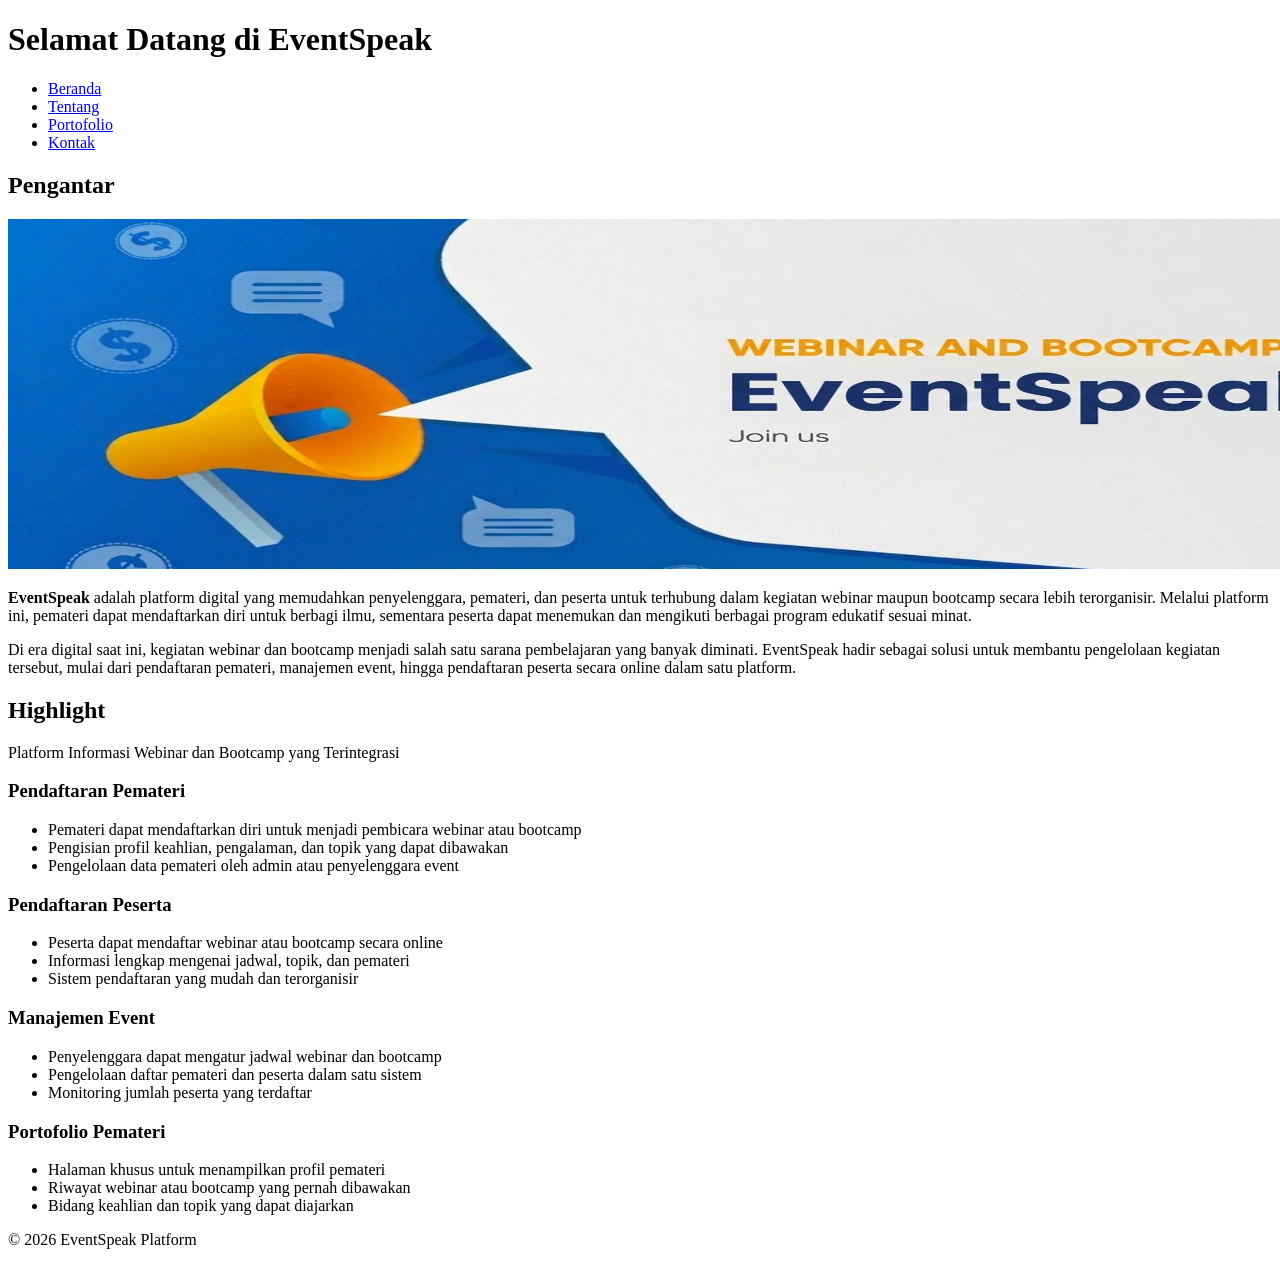
==== index.html @ d2317c98 "Kirana upload index.html" ====
<!DOCTYPE html>
<html lang="id">
<head>
    <meta charset="UTF-8">
    <meta name="viewport" content="width=device-width, initial-scale=1.0">
    <title>EventSpeak - Platform Informasi Webinar dan Bootcamp</title>
</head>
<body>
    <header>
        <h1>Selamat Datang di EventSpeak</h1>
        <nav>
            <ul>
                <li><a href="index.html">Beranda</a></li>
                <li><a href="about.html">Tentang</a></li>
                <li><a href="portfolio.html">Portofolio</a></li>
                <li><a href="contact.html">Kontak</a></li>
            </ul>
        </nav>
    </header>

    <main>
        <section>
            <h2>Pengantar</h2>
            <img src="assets/images/banner.png" alt="Banner Beranda" width="1500" height="350">
            <p> <strong>EventSpeak</strong> adalah platform digital yang memudahkan penyelenggara, pemateri, dan peserta untuk terhubung dalam kegiatan webinar maupun bootcamp secara lebih terorganisir.
                Melalui platform ini, pemateri dapat mendaftarkan diri untuk berbagi ilmu, sementara peserta dapat menemukan dan mengikuti berbagai program edukatif sesuai minat.</p>
            <p>Di era digital saat ini, kegiatan webinar dan bootcamp menjadi salah satu sarana pembelajaran yang banyak diminati. EventSpeak hadir sebagai solusi untuk membantu pengelolaan kegiatan tersebut,
                mulai dari pendaftaran pemateri, manajemen event, hingga pendaftaran peserta secara online dalam satu platform.</p>
        </section>

        <section>
            <h2>Highlight</h2>
            <p>Platform Informasi Webinar dan Bootcamp yang Terintegrasi</p>
            <h3>Pendaftaran Pemateri</h3>
            <ul>
                <li>Pemateri dapat mendaftarkan diri untuk menjadi pembicara webinar atau bootcamp</li>
                <li>Pengisian profil keahlian, pengalaman, dan topik yang dapat dibawakan</li>
                <li>Pengelolaan data pemateri oleh admin atau penyelenggara event</li>
            </ul>
            <h3>Pendaftaran Peserta</h3>
            <ul>
                <li>Peserta dapat mendaftar webinar atau bootcamp secara online</li>
                <li>Informasi lengkap mengenai jadwal, topik, dan pemateri</li>
                <li>Sistem pendaftaran yang mudah dan terorganisir</li>
            </ul>
            <h3>Manajemen Event</h3>
            <ul>
                <li>Penyelenggara dapat mengatur jadwal webinar dan bootcamp</li>
                <li>Pengelolaan daftar pemateri dan peserta dalam satu sistem</li>
                <li>Monitoring jumlah peserta yang terdaftar</li>
            </ul>
            <h3>Portofolio Pemateri</h3>
            <ul>
                <li>Halaman khusus untuk menampilkan profil pemateri</li>
                <li>Riwayat webinar atau bootcamp yang pernah dibawakan</li>
                <li>Bidang keahlian dan topik yang dapat diajarkan</li>
            </ul>
        </section>
    </main>

    <footer>
        <p>&copy; 2026 EventSpeak Platform</p>
    </footer>
</body>
</html>
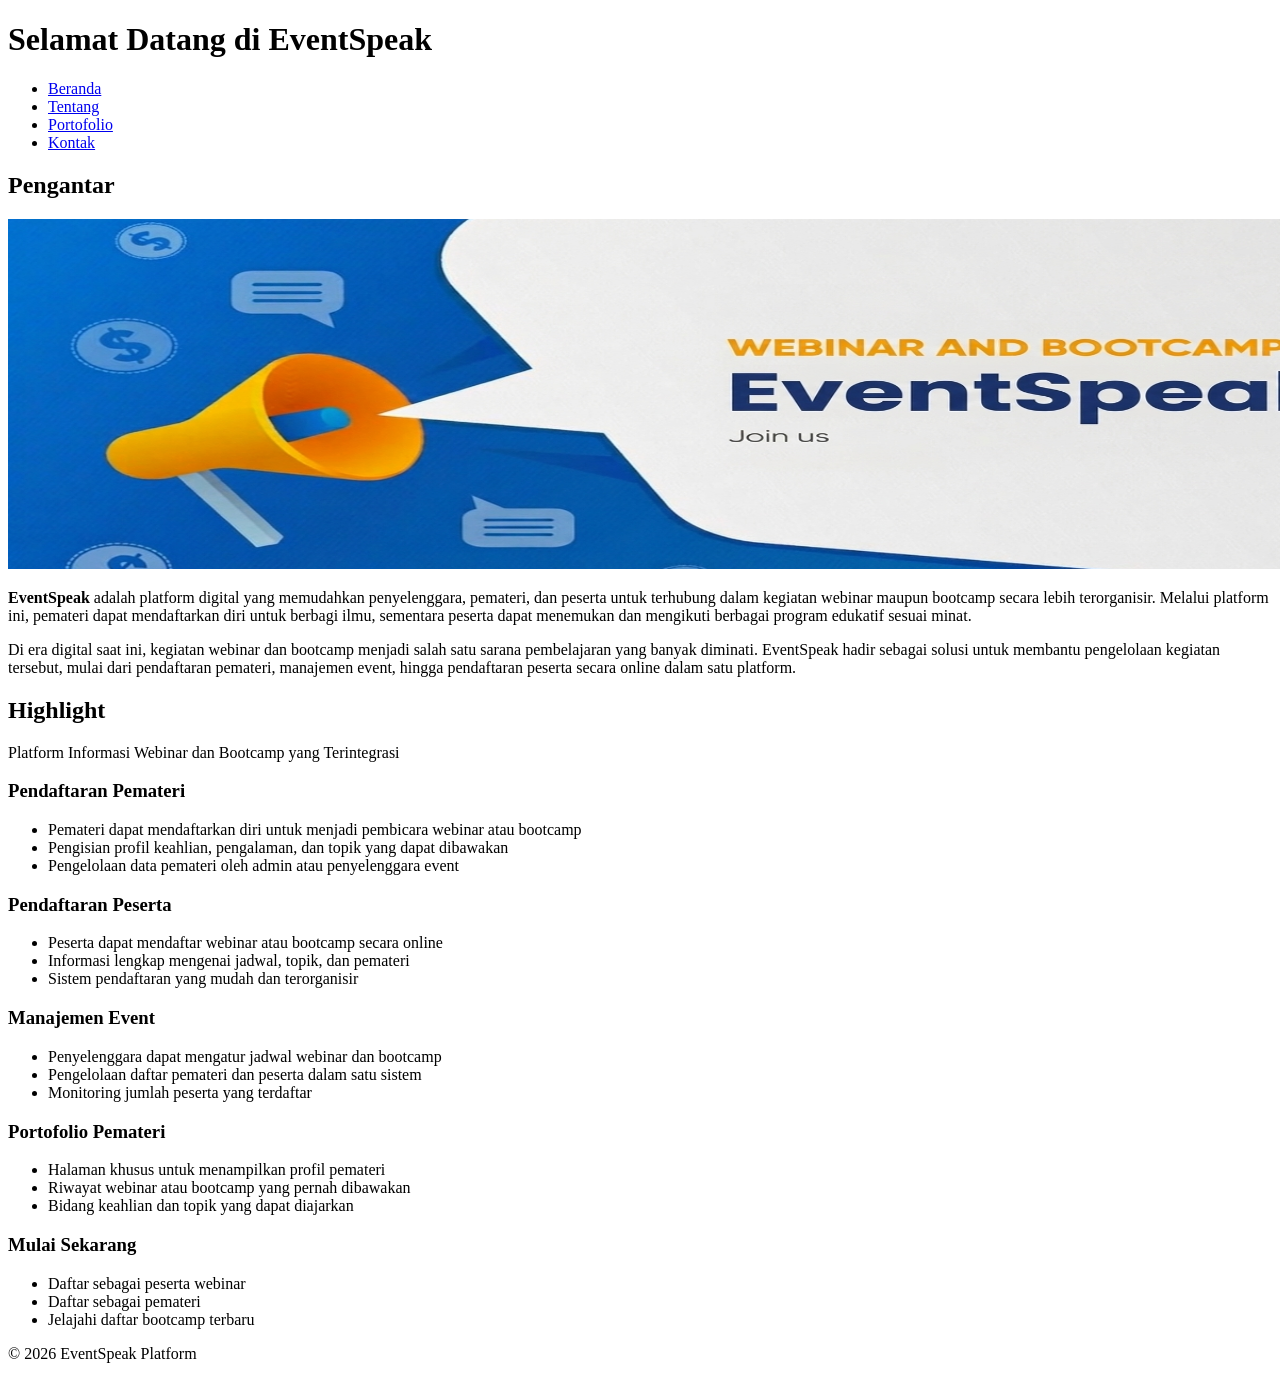
==== commit 8afaee48: "Update index.html" ====
--- a/index.html
+++ b/index.html
@@ -55,6 +55,12 @@
                 <li>Riwayat webinar atau bootcamp yang pernah dibawakan</li>
                 <li>Bidang keahlian dan topik yang dapat diajarkan</li>
             </ul>
+            <h3>Mulai Sekarang</h3>
+            <ul>
+                <li>Daftar sebagai peserta webinar</li>
+                <li>Daftar sebagai pemateri</li>
+                <li>Jelajahi daftar bootcamp terbaru</li>
+            </ul>
         </section>
     </main>
 
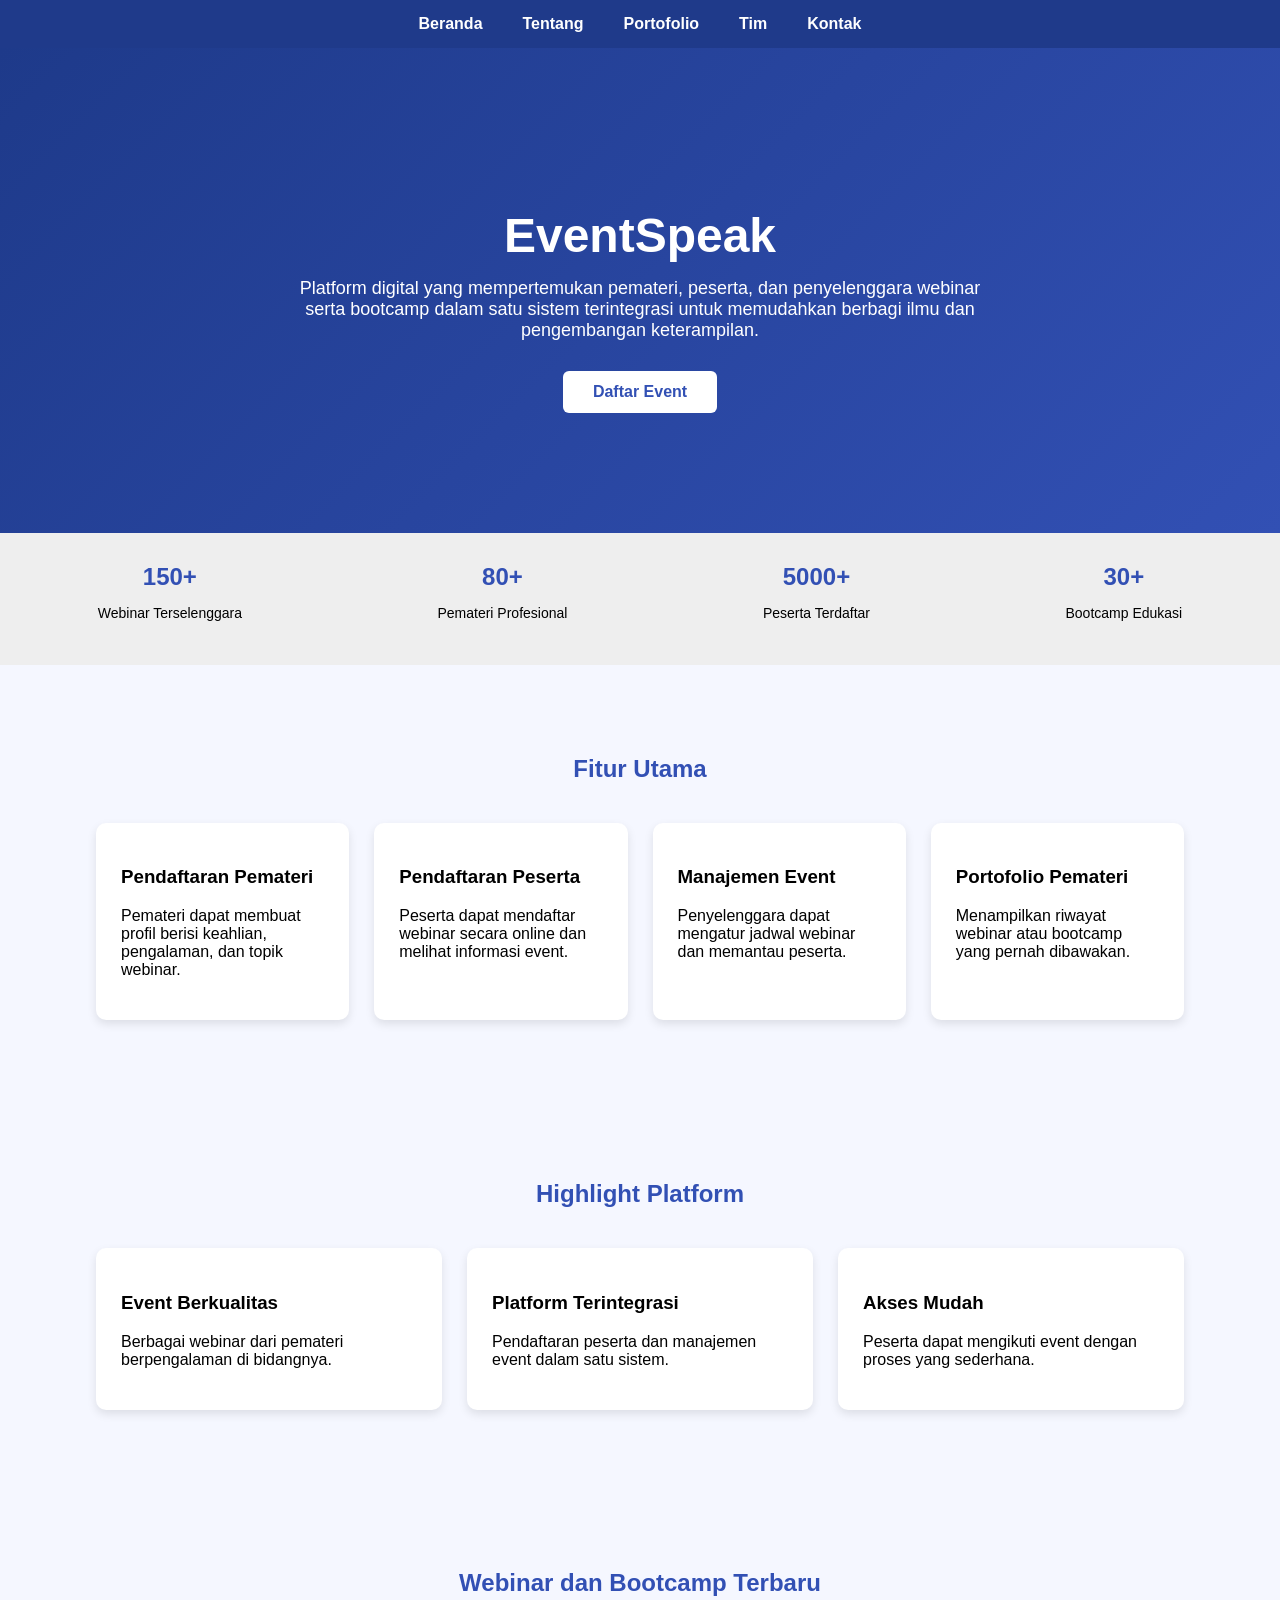
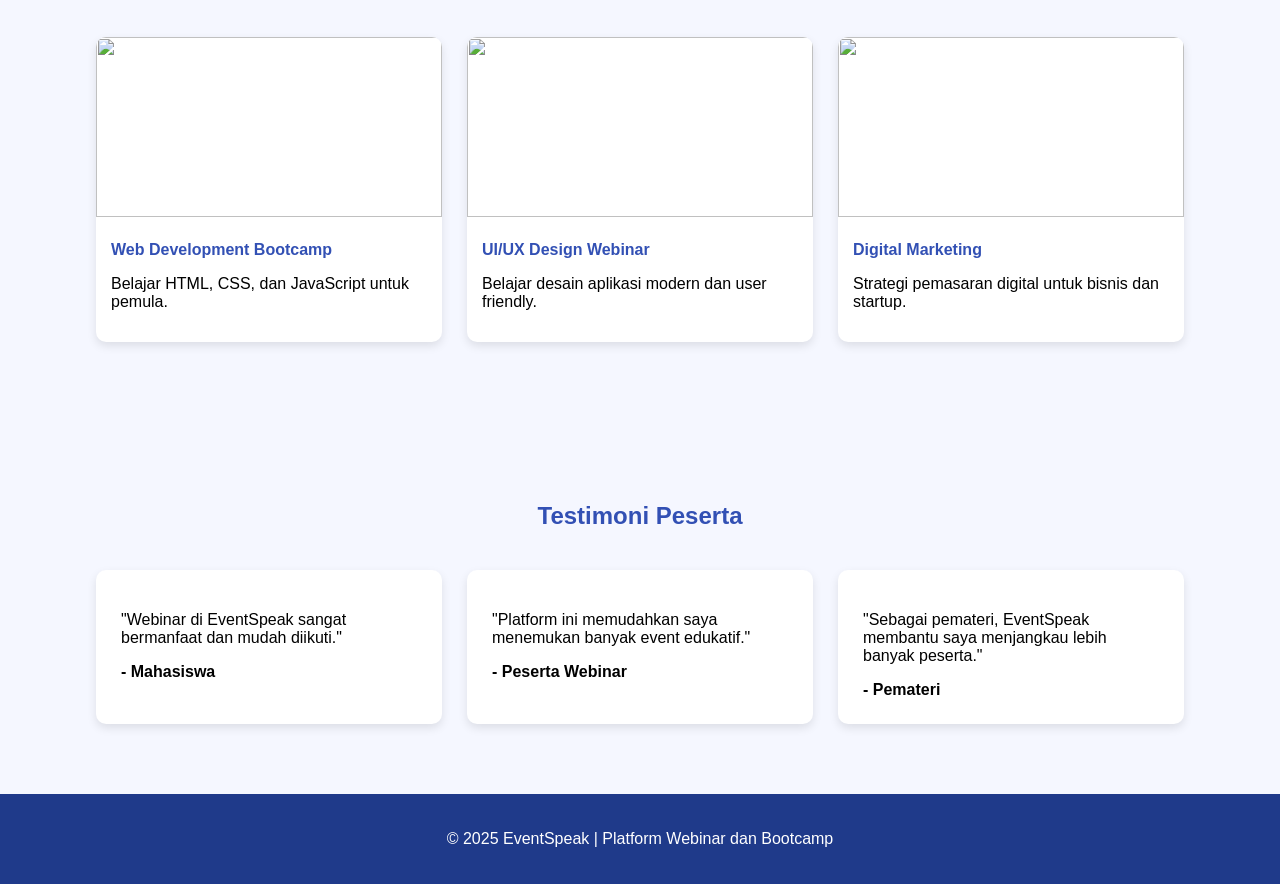
==== commit f2f566b5: "Kirana upload index.html" ====
--- a/index.html
+++ b/index.html
@@ -1,71 +1,203 @@
 <!DOCTYPE html>
 <html lang="id">
 <head>
-    <meta charset="UTF-8">
-    <meta name="viewport" content="width=device-width, initial-scale=1.0">
-    <title>EventSpeak - Platform Informasi Webinar dan Bootcamp</title>
+<meta charset="UTF-8">
+<meta name="viewport" content="width=device-width, initial-scale=1.0">
+
+<title>EventSpeak</title>
+
+<link rel="stylesheet" href="assets/css/index.css">
+
 </head>
+
 <body>
-    <header>
-        <h1>Selamat Datang di EventSpeak</h1>
-        <nav>
-            <ul>
-                <li><a href="index.html">Beranda</a></li>
-                <li><a href="about.html">Tentang</a></li>
-                <li><a href="portfolio.html">Portofolio</a></li>
-                <li><a href="contact.html">Kontak</a></li>
-            </ul>
-        </nav>
-    </header>
-
-    <main>
-        <section>
-            <h2>Pengantar</h2>
-            <img src="assets/images/banner.png" alt="Banner Beranda" width="1500" height="350">
-            <p> <strong>EventSpeak</strong> adalah platform digital yang memudahkan penyelenggara, pemateri, dan peserta untuk terhubung dalam kegiatan webinar maupun bootcamp secara lebih terorganisir.
-                Melalui platform ini, pemateri dapat mendaftarkan diri untuk berbagi ilmu, sementara peserta dapat menemukan dan mengikuti berbagai program edukatif sesuai minat.</p>
-            <p>Di era digital saat ini, kegiatan webinar dan bootcamp menjadi salah satu sarana pembelajaran yang banyak diminati. EventSpeak hadir sebagai solusi untuk membantu pengelolaan kegiatan tersebut,
-                mulai dari pendaftaran pemateri, manajemen event, hingga pendaftaran peserta secara online dalam satu platform.</p>
-        </section>
-
-        <section>
-            <h2>Highlight</h2>
-            <p>Platform Informasi Webinar dan Bootcamp yang Terintegrasi</p>
-            <h3>Pendaftaran Pemateri</h3>
-            <ul>
-                <li>Pemateri dapat mendaftarkan diri untuk menjadi pembicara webinar atau bootcamp</li>
-                <li>Pengisian profil keahlian, pengalaman, dan topik yang dapat dibawakan</li>
-                <li>Pengelolaan data pemateri oleh admin atau penyelenggara event</li>
-            </ul>
-            <h3>Pendaftaran Peserta</h3>
-            <ul>
-                <li>Peserta dapat mendaftar webinar atau bootcamp secara online</li>
-                <li>Informasi lengkap mengenai jadwal, topik, dan pemateri</li>
-                <li>Sistem pendaftaran yang mudah dan terorganisir</li>
-            </ul>
-            <h3>Manajemen Event</h3>
-            <ul>
-                <li>Penyelenggara dapat mengatur jadwal webinar dan bootcamp</li>
-                <li>Pengelolaan daftar pemateri dan peserta dalam satu sistem</li>
-                <li>Monitoring jumlah peserta yang terdaftar</li>
-            </ul>
-            <h3>Portofolio Pemateri</h3>
-            <ul>
-                <li>Halaman khusus untuk menampilkan profil pemateri</li>
-                <li>Riwayat webinar atau bootcamp yang pernah dibawakan</li>
-                <li>Bidang keahlian dan topik yang dapat diajarkan</li>
-            </ul>
-            <h3>Mulai Sekarang</h3>
-            <ul>
-                <li>Daftar sebagai peserta webinar</li>
-                <li>Daftar sebagai pemateri</li>
-                <li>Jelajahi daftar bootcamp terbaru</li>
-            </ul>
-        </section>
-    </main>
-
-    <footer>
-        <p>&copy; 2026 EventSpeak Platform</p>
-    </footer>
+
+<header>
+<nav>
+<ul>
+<li><a href="index.html">Beranda</a></li>
+<li><a href="about.html">Tentang</a></li>
+<li><a href="portofolio.html">Portofolio</a></li>
+<li><a href="team.html">Tim</a></li>
+<li><a href="contact.html">Kontak</a></li>
+</ul>
+</nav>
+</header>
+
+
+<!-- HERO -->
+
+<section class="hero">
+
+<h1>EventSpeak</h1>
+
+<p>
+Platform digital yang mempertemukan pemateri, peserta, dan penyelenggara
+webinar serta bootcamp dalam satu sistem terintegrasi untuk memudahkan
+berbagi ilmu dan pengembangan keterampilan.
+</p>
+
+<a href="form_pemateri.html" class="btn">Daftar Event</a>
+
+</section>
+
+
+<!-- STATISTIK -->
+
+<section class="stats">
+
+<div class="stat">
+<h2>150+</h2>
+<p>Webinar Terselenggara</p>
+</div>
+
+<div class="stat">
+<h2>80+</h2>
+<p>Pemateri Profesional</p>
+</div>
+
+<div class="stat">
+<h2>5000+</h2>
+<p>Peserta Terdaftar</p>
+</div>
+
+<div class="stat">
+<h2>30+</h2>
+<p>Bootcamp Edukasi</p>
+</div>
+
+</section>
+
+
+<!-- FITUR -->
+
+<section class="container">
+
+<h2 class="section-title">Fitur Utama</h2>
+
+<div class="card-area">
+
+<div class="card">
+<h3>Pendaftaran Pemateri</h3>
+<p>Pemateri dapat membuat profil berisi keahlian, pengalaman, dan topik webinar.</p>
+</div>
+
+<div class="card">
+<h3>Pendaftaran Peserta</h3>
+<p>Peserta dapat mendaftar webinar secara online dan melihat informasi event.</p>
+</div>
+
+<div class="card">
+<h3>Manajemen Event</h3>
+<p>Penyelenggara dapat mengatur jadwal webinar dan memantau peserta.</p>
+</div>
+
+<div class="card">
+<h3>Portofolio Pemateri</h3>
+<p>Menampilkan riwayat webinar atau bootcamp yang pernah dibawakan.</p>
+</div>
+
+</div>
+
+</section>
+
+
+<!-- HIGHLIGHT -->
+
+<section class="container">
+
+<h2 class="section-title">Highlight Platform</h2>
+
+<div class="card-area">
+
+<div class="card">
+<h3>Event Berkualitas</h3>
+<p>Berbagai webinar dari pemateri berpengalaman di bidangnya.</p>
+</div>
+
+<div class="card">
+<h3>Platform Terintegrasi</h3>
+<p>Pendaftaran peserta dan manajemen event dalam satu sistem.</p>
+</div>
+
+<div class="card">
+<h3>Akses Mudah</h3>
+<p>Peserta dapat mengikuti event dengan proses yang sederhana.</p>
+</div>
+
+</div>
+
+</section>
+
+
+<!-- WEBINAR -->
+
+<section class="container">
+
+<h2 class="section-title">Webinar dan Bootcamp Terbaru</h2>
+
+<div class="webinar-area">
+
+<div class="webinar-card">
+<img src="https://images.unsplash.com/photo-1498050108023-c5249f4df085?auto=format&fit=crop&w=800&q=60">
+<div class="webinar-info">
+<h4>Web Development Bootcamp</h4>
+<p>Belajar HTML, CSS, dan JavaScript untuk pemula.</p>
+</div>
+</div>
+
+<div class="webinar-card">
+<img src="https://images.unsplash.com/photo-1552664730-d307ca884978">
+<div class="webinar-info">
+<h4>UI/UX Design Webinar</h4>
+<p>Belajar desain aplikasi modern dan user friendly.</p>
+</div>
+</div>
+
+<div class="webinar-card">
+<img src="https://images.unsplash.com/photo-1519389950473-47ba0277781c">
+<div class="webinar-info">
+<h4>Digital Marketing</h4>
+<p>Strategi pemasaran digital untuk bisnis dan startup.</p>
+</div>
+</div>
+
+</div>
+
+</section>
+
+
+<!-- TESTIMONI -->
+
+<section class="container">
+
+<h2 class="section-title">Testimoni Peserta</h2>
+
+<div class="card-area">
+
+<div class="card">
+<p>"Webinar di EventSpeak sangat bermanfaat dan mudah diikuti."</p>
+<b>- Mahasiswa</b>
+</div>
+
+<div class="card">
+<p>"Platform ini memudahkan saya menemukan banyak event edukatif."</p>
+<b>- Peserta Webinar</b>
+</div>
+
+<div class="card">
+<p>"Sebagai pemateri, EventSpeak membantu saya menjangkau lebih banyak peserta."</p>
+<b>- Pemateri</b>
+</div>
+
+</div>
+
+</section>
+
+
+<footer>
+<p>© 2025 EventSpeak | Platform Webinar dan Bootcamp</p>
+</footer>
+
 </body>
 </html>
--- a/assets/css/index.css
+++ b/assets/css/index.css
@@ -0,0 +1,190 @@
+body{
+font-family: Arial, sans-serif;
+margin:0;
+background:#f5f7ff;
+}
+
+
+/* NAVBAR */
+
+header{
+background:#1f3a8a;
+padding:15px;
+position:sticky;
+top:0;
+}
+
+nav ul{
+list-style:none;
+display:flex;
+justify-content:center;
+gap:40px;
+margin:0;
+padding:0;
+}
+
+nav ul li a{
+color:white;
+text-decoration:none;
+font-weight:bold;
+}
+
+nav ul li a:hover{
+color:#ffd43b;
+}
+
+
+/* HERO */
+
+.hero{
+text-align:center;
+padding:120px 20px;
+color:white;
+
+background: linear-gradient(135deg,#1e3a8a,#3250b4,#4f6edb,#6f8cff);
+background-size:300% 300%;
+animation:gradientMove 8s ease infinite;
+}
+
+.hero h1{
+font-size:48px;
+margin-bottom:15px;
+}
+
+.hero p{
+font-size:18px;
+max-width:700px;
+margin:auto;
+}
+
+.btn{
+display:inline-block;
+margin-top:30px;
+padding:12px 30px;
+background:white;
+color:#3250b4;
+border-radius:6px;
+text-decoration:none;
+font-weight:bold;
+transition:0.3s;
+}
+
+.btn:hover{
+transform:scale(1.05);
+}
+
+
+/* ANIMASI */
+
+@keyframes gradientMove{
+
+0%{
+background-position:0% 50%;
+}
+
+50%{
+background-position:100% 50%;
+}
+
+100%{
+background-position:0% 50%;
+}
+
+}
+
+
+/* STATISTIK */
+
+.stats{
+display:flex;
+justify-content:space-around;
+background:#eee;
+padding:30px 0;
+text-align:center;
+}
+
+.stat h2{
+color:#3250b4;
+margin:0;
+}
+
+.stat p{
+font-size:14px;
+}
+
+
+/* CONTAINER */
+
+.container{
+width:85%;
+margin:auto;
+padding:70px 0;
+}
+
+.section-title{
+text-align:center;
+margin-bottom:40px;
+color:#3250b4;
+}
+
+
+/* CARD */
+
+.card-area{
+display:grid;
+grid-template-columns:repeat(auto-fit,minmax(250px,1fr));
+gap:25px;
+}
+
+.card{
+background:white;
+padding:25px;
+border-radius:10px;
+box-shadow:0 4px 10px rgba(0,0,0,0.1);
+transition:0.3s;
+}
+
+.card:hover{
+transform:translateY(-8px);
+}
+
+
+/* WEBINAR */
+
+.webinar-area{
+display:grid;
+grid-template-columns:repeat(auto-fit,minmax(260px,1fr));
+gap:25px;
+}
+
+.webinar-card{
+background:white;
+border-radius:10px;
+overflow:hidden;
+box-shadow:0 4px 10px rgba(0,0,0,0.1);
+}
+
+.webinar-card img{
+width:100%;
+height:180px;
+object-fit:cover;
+}
+
+.webinar-info{
+padding:15px;
+}
+
+.webinar-info h4{
+margin:5px 0;
+color:#3250b4;
+}
+
+
+/* FOOTER */
+
+footer{
+background:#1f3a8a;
+color:white;
+text-align:center;
+padding:20px;
+}
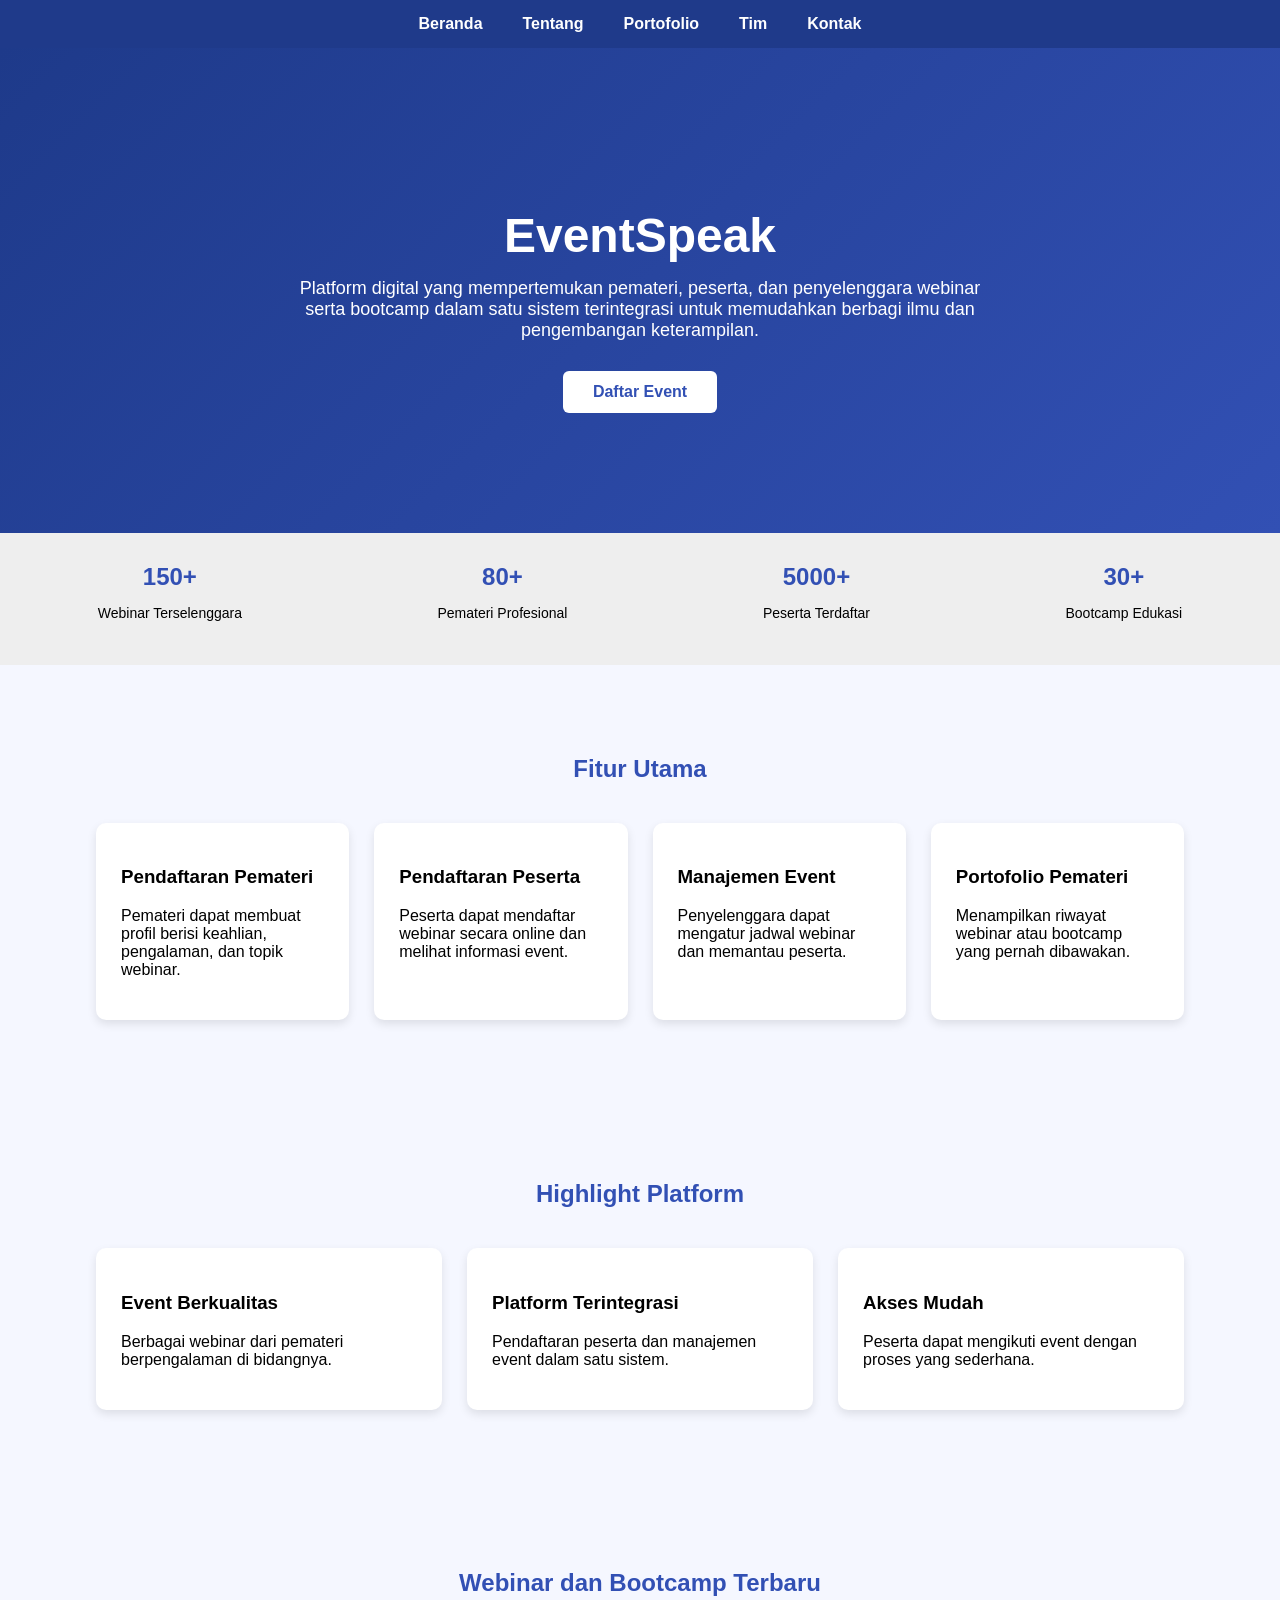
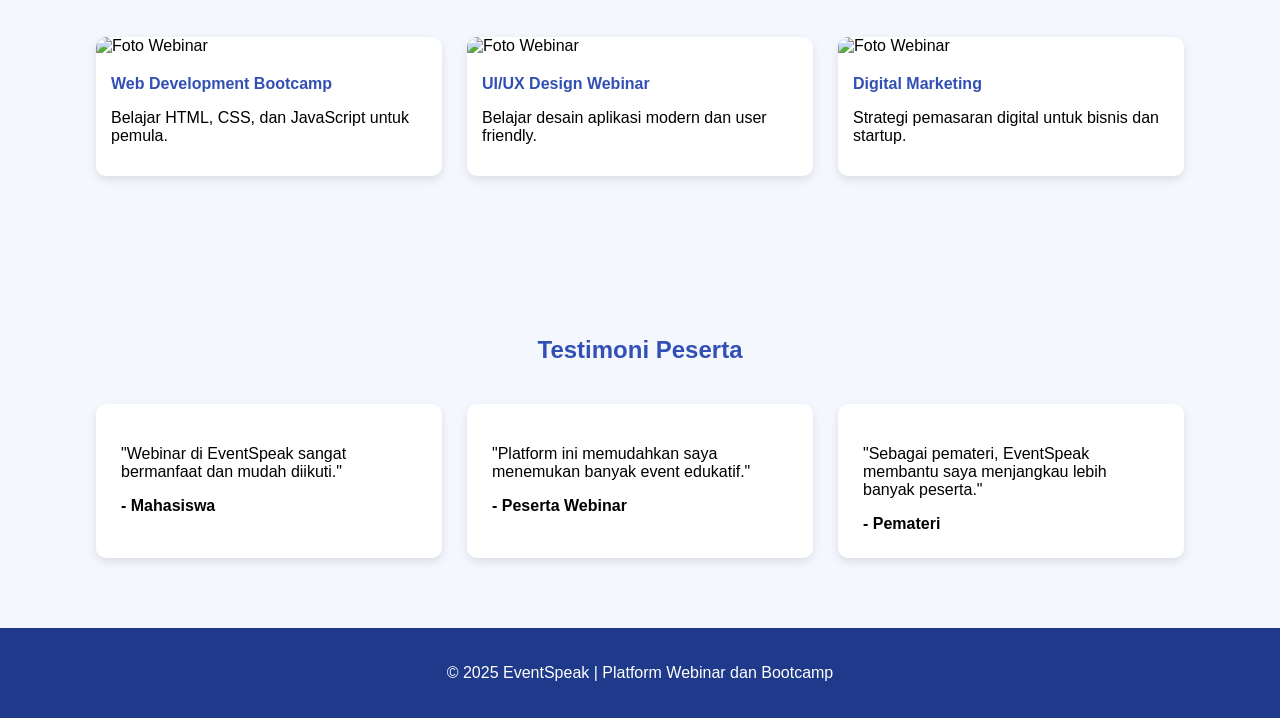
==== commit bc7b32d2: "Kirana upload index.html" ====
--- a/index.html
+++ b/index.html
@@ -1,203 +1,179 @@
 <!DOCTYPE html>
 <html lang="id">
-<head>
-<meta charset="UTF-8">
-<meta name="viewport" content="width=device-width, initial-scale=1.0">
+  <head>
+    <meta charset="UTF-8">
+    <meta name="viewport" content="width=device-width, initial-scale=1.0">
+    <title>EventSpeak</title>
+    <link rel="stylesheet" href="assets/css/index.css">
+  </head>
+  <body>
+    <header>
+      <nav>
+        <ul>
+          <li><a href="index.html">Beranda</a></li>
+          <li><a href="about.html">Tentang</a></li>
+          <li><a href="portofolio.html">Portofolio</a></li>
+          <li><a href="team.html">Tim</a></li>
+          <li><a href="contact.html">Kontak</a></li>
+        </ul>
+      </nav>
+    </header>
 
-<title>EventSpeak</title>
+    <!-- HERO -->
 
-<link rel="stylesheet" href="assets/css/index.css">
+    <section class="hero">
+      <h1>EventSpeak</h1>
 
-</head>
+      <p> Platform digital yang mempertemukan pemateri, peserta, dan penyelenggara webinar serta bootcamp dalam satu sistem terintegrasi untuk memudahkan berbagi ilmu dan pengembangan keterampilan.</p>
 
-<body>
+      <a href="form_pemateri.html" class="btn">Daftar Event</a>
+    </section>
 
-<header>
-<nav>
-<ul>
-<li><a href="index.html">Beranda</a></li>
-<li><a href="about.html">Tentang</a></li>
-<li><a href="portofolio.html">Portofolio</a></li>
-<li><a href="team.html">Tim</a></li>
-<li><a href="contact.html">Kontak</a></li>
-</ul>
-</nav>
-</header>
+    <!-- STATISTIK -->
 
+    <section class="stats">
+      <div class="stat">
+        <h2>150+</h2>
+        <p>Webinar Terselenggara</p>
+      </div>
 
-<!-- HERO -->
+      <div class="stat">
+        <h2>80+</h2>
+        <p>Pemateri Profesional</p>
+      </div>
 
-<section class="hero">
+      <div class="stat">
+        <h2>5000+</h2>
+        <p>Peserta Terdaftar</p>
+      </div>
 
-<h1>EventSpeak</h1>
+      <div class="stat">
+        <h2>30+</h2>
+        <p>Bootcamp Edukasi</p>
+      </div>
+    </section>
 
-<p>
-Platform digital yang mempertemukan pemateri, peserta, dan penyelenggara
-webinar serta bootcamp dalam satu sistem terintegrasi untuk memudahkan
-berbagi ilmu dan pengembangan keterampilan.
-</p>
+    <!-- FITUR -->
 
-<a href="form_pemateri.html" class="btn">Daftar Event</a>
+    <section class="container">
+      <h2 class="section-title">Fitur Utama</h2>
 
-</section>
+      <div class="card-area">
+        <div class="card">
+          <h3>Pendaftaran Pemateri</h3>
+          <p>
+            Pemateri dapat membuat profil berisi keahlian, pengalaman, dan topik
+            webinar.
+          </p>
+        </div>
 
+        <div class="card">
+          <h3>Pendaftaran Peserta</h3>
+          <p>
+            Peserta dapat mendaftar webinar secara online dan melihat informasi
+            event.
+          </p>
+        </div>
 
-<!-- STATISTIK -->
+        <div class="card">
+          <h3>Manajemen Event</h3>
+          <p>
+            Penyelenggara dapat mengatur jadwal webinar dan memantau peserta.
+          </p>
+        </div>
 
-<section class="stats">
+        <div class="card">
+          <h3>Portofolio Pemateri</h3>
+          <p>
+            Menampilkan riwayat webinar atau bootcamp yang pernah dibawakan.
+          </p>
+        </div>
+      </div>
+    </section>
 
-<div class="stat">
-<h2>150+</h2>
-<p>Webinar Terselenggara</p>
-</div>
+    <!-- HIGHLIGHT -->
 
-<div class="stat">
-<h2>80+</h2>
-<p>Pemateri Profesional</p>
-</div>
+    <section class="container">
+      <h2 class="section-title">Highlight Platform</h2>
 
-<div class="stat">
-<h2>5000+</h2>
-<p>Peserta Terdaftar</p>
-</div>
+      <div class="card-area">
+        <div class="card">
+          <h3>Event Berkualitas</h3>
+          <p>Berbagai webinar dari pemateri berpengalaman di bidangnya.</p>
+        </div>
 
-<div class="stat">
-<h2>30+</h2>
-<p>Bootcamp Edukasi</p>
-</div>
+        <div class="card">
+          <h3>Platform Terintegrasi</h3>
+          <p>Pendaftaran peserta dan manajemen event dalam satu sistem.</p>
+        </div>
 
-</section>
+        <div class="card">
+          <h3>Akses Mudah</h3>
+          <p>Peserta dapat mengikuti event dengan proses yang sederhana.</p>
+        </div>
+      </div>
+    </section>
 
+    <!-- WEBINAR -->
 
-<!-- FITUR -->
+    <section class="container">
+      <h2 class="section-title">Webinar dan Bootcamp Terbaru</h2>
 
-<section class="container">
+      <div class="webinar-area">
+        <div class="webinar-card">
+          <img src="https://images.unsplash.com/photo-1498050108023-c5249f4df085?auto=format&fit=crop&w=800&q=60" alt="Foto Webinar">
+          <div class="webinar-info">
+            <h4>Web Development Bootcamp</h4>
+            <p>Belajar HTML, CSS, dan JavaScript untuk pemula.</p>
+          </div>
+        </div>
 
-<h2 class="section-title">Fitur Utama</h2>
+        <div class="webinar-card">
+          <img src="https://images.unsplash.com/photo-1552664730-d307ca884978" alt="Foto Webinar">
+          <div class="webinar-info">
+            <h4>UI/UX Design Webinar</h4>
+            <p>Belajar desain aplikasi modern dan user friendly.</p>
+          </div>
+        </div>
 
-<div class="card-area">
+        <div class="webinar-card">
+          <img src="https://images.unsplash.com/photo-1519389950473-47ba0277781c" alt="Foto Webinar">
+          <div class="webinar-info">
+            <h4>Digital Marketing</h4>
+            <p>Strategi pemasaran digital untuk bisnis dan startup.</p>
+          </div>
+        </div>
+      </div>
+    </section>
 
-<div class="card">
-<h3>Pendaftaran Pemateri</h3>
-<p>Pemateri dapat membuat profil berisi keahlian, pengalaman, dan topik webinar.</p>
-</div>
+    <!-- TESTIMONI -->
 
-<div class="card">
-<h3>Pendaftaran Peserta</h3>
-<p>Peserta dapat mendaftar webinar secara online dan melihat informasi event.</p>
-</div>
+    <section class="container">
+      <h2 class="section-title">Testimoni Peserta</h2>
 
-<div class="card">
-<h3>Manajemen Event</h3>
-<p>Penyelenggara dapat mengatur jadwal webinar dan memantau peserta.</p>
-</div>
+      <div class="card-area">
+        <div class="card">
+          <p>"Webinar di EventSpeak sangat bermanfaat dan mudah diikuti."</p>
+          <b>- Mahasiswa</b>
+        </div>
 
-<div class="card">
-<h3>Portofolio Pemateri</h3>
-<p>Menampilkan riwayat webinar atau bootcamp yang pernah dibawakan.</p>
-</div>
+        <div class="card">
+          <p>"Platform ini memudahkan saya menemukan banyak event edukatif."</p>
+          <b>- Peserta Webinar</b>
+        </div>
 
-</div>
+        <div class="card">
+          <p>
+            "Sebagai pemateri, EventSpeak membantu saya menjangkau lebih banyak
+            peserta."
+          </p>
+          <b>- Pemateri</b>
+        </div>
+      </div>
+    </section>
 
-</section>
-
-
-<!-- HIGHLIGHT -->
-
-<section class="container">
-
-<h2 class="section-title">Highlight Platform</h2>
-
-<div class="card-area">
-
-<div class="card">
-<h3>Event Berkualitas</h3>
-<p>Berbagai webinar dari pemateri berpengalaman di bidangnya.</p>
-</div>
-
-<div class="card">
-<h3>Platform Terintegrasi</h3>
-<p>Pendaftaran peserta dan manajemen event dalam satu sistem.</p>
-</div>
-
-<div class="card">
-<h3>Akses Mudah</h3>
-<p>Peserta dapat mengikuti event dengan proses yang sederhana.</p>
-</div>
-
-</div>
-
-</section>
-
-
-<!-- WEBINAR -->
-
-<section class="container">
-
-<h2 class="section-title">Webinar dan Bootcamp Terbaru</h2>
-
-<div class="webinar-area">
-
-<div class="webinar-card">
-<img src="https://images.unsplash.com/photo-1498050108023-c5249f4df085?auto=format&fit=crop&w=800&q=60">
-<div class="webinar-info">
-<h4>Web Development Bootcamp</h4>
-<p>Belajar HTML, CSS, dan JavaScript untuk pemula.</p>
-</div>
-</div>
-
-<div class="webinar-card">
-<img src="https://images.unsplash.com/photo-1552664730-d307ca884978">
-<div class="webinar-info">
-<h4>UI/UX Design Webinar</h4>
-<p>Belajar desain aplikasi modern dan user friendly.</p>
-</div>
-</div>
-
-<div class="webinar-card">
-<img src="https://images.unsplash.com/photo-1519389950473-47ba0277781c">
-<div class="webinar-info">
-<h4>Digital Marketing</h4>
-<p>Strategi pemasaran digital untuk bisnis dan startup.</p>
-</div>
-</div>
-
-</div>
-
-</section>
-
-
-<!-- TESTIMONI -->
-
-<section class="container">
-
-<h2 class="section-title">Testimoni Peserta</h2>
-
-<div class="card-area">
-
-<div class="card">
-<p>"Webinar di EventSpeak sangat bermanfaat dan mudah diikuti."</p>
-<b>- Mahasiswa</b>
-</div>
-
-<div class="card">
-<p>"Platform ini memudahkan saya menemukan banyak event edukatif."</p>
-<b>- Peserta Webinar</b>
-</div>
-
-<div class="card">
-<p>"Sebagai pemateri, EventSpeak membantu saya menjangkau lebih banyak peserta."</p>
-<b>- Pemateri</b>
-</div>
-
-</div>
-
-</section>
-
-
-<footer>
-<p>© 2025 EventSpeak | Platform Webinar dan Bootcamp</p>
-</footer>
-
-</body>
-</html>+    <footer>
+      <p>© 2025 EventSpeak | Platform Webinar dan Bootcamp</p>
+    </footer>
+  </body>
+</html>
